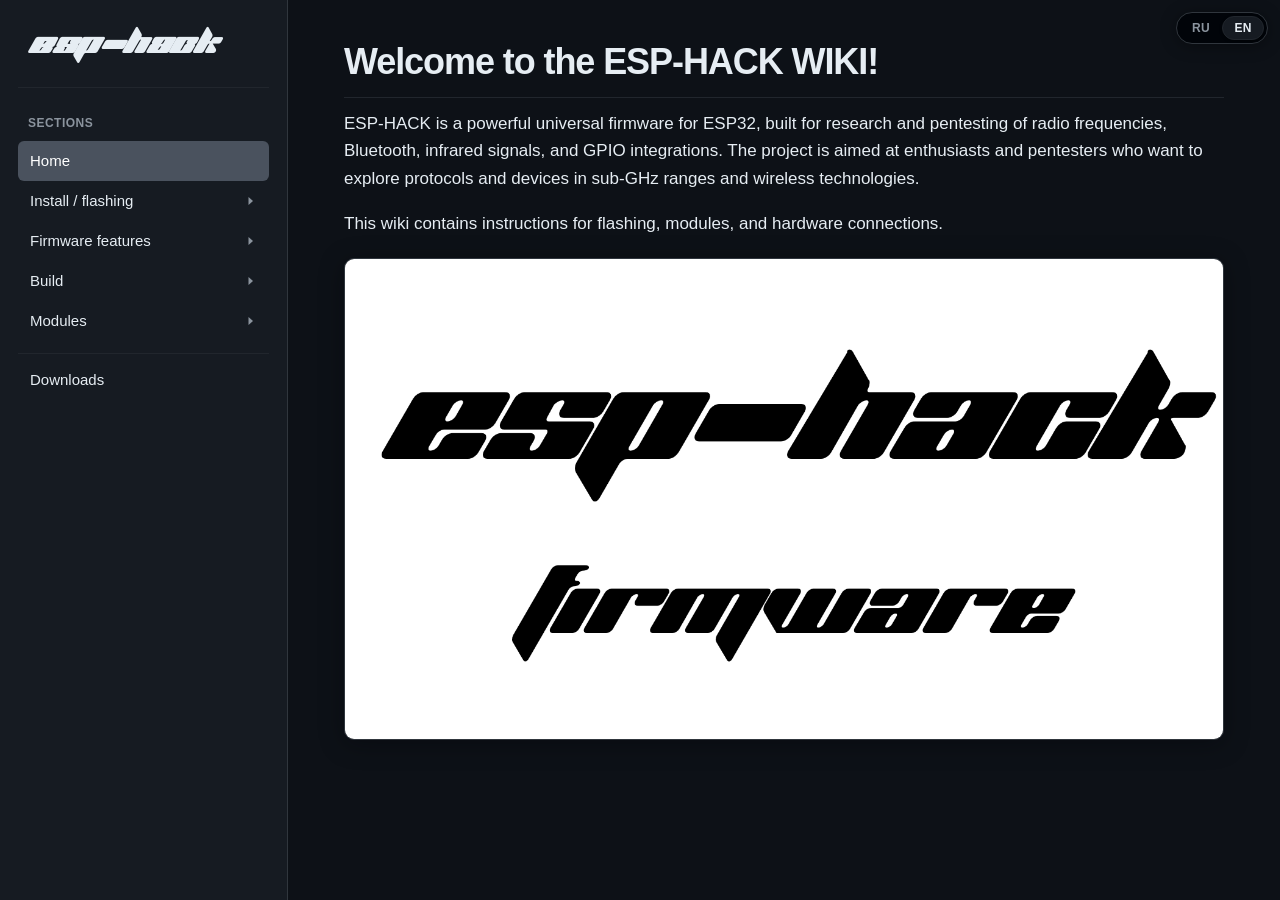
==== en/index.html @ 871b2e5b "WIKI" ====
<!DOCTYPE html>
<html lang="en">
  <head>
    <meta charset="utf-8" />
    <meta name="viewport" content="width=device-width, initial-scale=1" />
    <title>ESP-HACK - Wiki</title>
    <link rel="stylesheet" href="../css/style.css" />
    <script src="../js/site-nav.js" defer></script>
  </head>
  <body>
    <div class="lang-switch lang-switch--en" role="navigation" aria-label="Language">
      <div class="lang-switch__track">
        <span class="lang-switch__thumb" aria-hidden="true"></span>
        <a href="../index.html" class="lang-switch__opt">RU</a>
        <span class="lang-switch__opt lang-switch__opt--current" aria-current="page">EN</span>
      </div>
    </div>
    <div class="shell shell--nav-left">
      <aside class="sidebar" aria-label="Section navigation">
        <div class="sidebar__inner">
          <a class="sidebar__brand" href="https://github.com/Teapot174/ESP-HACK" aria-label="ESP-HACK GitHub">ESP-HACK</a>
          <nav aria-label="Wiki sections">
            <div id="site-nav-container"></div>
          </nav>
        </div>
      </aside>

      <main class="content">
        <div class="content__wrap">
          <h1>Welcome to the ESP-HACK WIKI!</h1>

          <p>
            ESP-HACK is a powerful universal firmware for ESP32, built for research and pentesting of radio frequencies, Bluetooth, infrared signals, and GPIO integrations. The project is aimed at enthusiasts and pentesters who want to explore protocols and devices in sub-GHz ranges and wireless technologies.
          </p>
          <p>This wiki contains instructions for flashing, modules, and hardware connections.</p>
          <figure class="flash-install-figure">
            <img src="../images/logo.png" alt="ESP-HACK" width="1024" height="768">
          </figure>
        </div>
      </main>
    </div>
  </body>
</html>
---- css/style.css ----
:root {
  --gh-canvas: #0d1117;
  --gh-canvas-subtle: #010409;
  --gh-surface: #161b22;
  --gh-surface-hover: #21262d;
  --gh-border: #30363d;
  --gh-border-muted: #21262d;
  --gh-fg: #e6edf3;
  --gh-fg-muted: #8b949e;
  --gh-accent: #58a6ff;
  --gh-accent-muted: #388bfd66;
  --sidebar-width: 288px;
  --content-max: 1100px;
  --text-base: 16px;
  --radius-sidebar: 12px;
  --radius-sm: 6px;
  --font-sans: -apple-system, BlinkMacSystemFont, "Segoe UI", "Noto Sans", Helvetica, Arial, sans-serif;
  --font-mono: ui-monospace, "SF Mono", "Cascadia Code", "Segoe UI Mono", monospace;
  --font-brand: "Planet Kosmos", var(--font-sans);
  --font-headings: ui-rounded, "SF Pro Rounded", "Segoe UI Variable Display", "Segoe UI", "Noto Sans", Helvetica, Arial, sans-serif;
  --ease-press: cubic-bezier(0.22, 1, 0.36, 1);
  --dur-press: 0.14s;
  --dur-hover: 0.18s;
}

@font-face {
  font-family: "Planet Kosmos";
  src: url("fonts/PlanetKosmos.ttf") format("truetype");
  font-weight: 400;
  font-style: normal;
  font-display: swap;
}

@media (min-width: 1440px) {
  :root {
    --content-max: 1180px;
  }
}

*,
*::before,
*::after {
  box-sizing: border-box;
}

html {
  color-scheme: dark;
}

body {
  margin: 0;
  min-height: 100vh;
  font-family: var(--font-sans);
  font-size: var(--text-base);
  line-height: 1.6;
  color: var(--gh-fg);
  background: var(--gh-canvas);
  -webkit-font-smoothing: antialiased;
}

.lang-switch {
  position: fixed;
  top: 12px;
  right: 12px;
  z-index: 200;
  font-size: 12px;
  line-height: 1;
  filter: drop-shadow(0 2px 8px rgba(0, 0, 0, 0.35));
}

.lang-switch__track {
  position: relative;
  display: flex;
  width: 92px;
  height: 32px;
  padding: 3px;
  box-sizing: border-box;
  align-items: stretch;
  background: var(--gh-canvas-subtle);
  border: 1px solid var(--gh-border);
  border-radius: 999px;
}

.lang-switch__thumb {
  position: absolute;
  top: 3px;
  left: 3px;
  width: calc((100% - 6px) / 2);
  height: calc(100% - 6px);
  border-radius: 999px;
  background: var(--gh-surface);
  border: 1px solid var(--gh-border-muted);
  box-shadow: 0 1px 3px rgba(0, 0, 0, 0.4);
  transition: transform 0.24s var(--ease-press);
  z-index: 0;
  pointer-events: none;
}

.lang-switch--en .lang-switch__thumb {
  transform: translateX(100%);
}

.lang-switch__opt {
  position: relative;
  z-index: 1;
  flex: 1 1 0;
  display: flex;
  align-items: center;
  justify-content: center;
  min-width: 0;
  font-weight: 600;
  letter-spacing: 0.02em;
  color: var(--gh-fg-muted);
  text-decoration: none;
  border-radius: 999px;
  transition: color var(--dur-hover) ease;
}

.lang-switch__opt:hover:not(.lang-switch__opt--current) {
  color: var(--gh-fg);
}

.lang-switch__opt--current {
  color: var(--gh-fg);
  cursor: default;
}

.lang-switch a.lang-switch__opt {
  color: var(--gh-fg-muted);
}

.lang-switch a.lang-switch__opt:hover {
  text-decoration: none;
}

a {
  color: var(--gh-accent);
  text-decoration: none;
}

a:hover {
  text-decoration: underline;
}

.shell {
  display: flex;
  min-height: 100vh;
  align-items: stretch;
}

.sidebar {
  flex: 0 0 var(--sidebar-width);
  width: var(--sidebar-width);
}

.shell--nav-left .sidebar {
  background: var(--gh-surface);
  border-right: 1px solid var(--gh-border);
}

.sidebar__inner {
  position: sticky;
  top: 0;
  max-height: 100vh;
  overflow: auto;
  padding: 22px 18px 28px;
}

.sidebar__brand {
  display: block;
  font-family: var(--font-brand);
  font-weight: 800;
  font-size: 28px;
  letter-spacing: 0.02em;
  color: var(--gh-fg);
  padding: 4px 10px 16px;
  border-bottom: 1px solid var(--gh-border-muted);
  margin-bottom: 16px;
  text-transform: lowercase;
  text-decoration: none;
}

a.sidebar__brand,
a.sidebar__brand:visited,
a.sidebar__brand:hover,
a.sidebar__brand:active {
  color: var(--gh-fg);
  text-decoration: none;
}

h1,
h2,
h3,
h4 {
  font-family: var(--font-headings);
}

.nav-group__title {
  font-size: 12px;
  font-weight: 600;
  text-transform: uppercase;
  letter-spacing: 0.04em;
  color: var(--gh-fg-muted);
  padding: 10px 10px 8px;
}

.nav-group ul {
  list-style: none;
  margin: 0;
  padding: 0;
}

.nav-group li {
  margin: 0;
}

/* Visual separator before the last item in the sidebar group (Downloads link). */
.nav-group > ul > li:last-child {
  margin-top: 12px;
  padding-top: 6px;
  border-top: 1px solid var(--gh-border-muted);
}

.nav-group a {
  display: block;
  padding: 8px 12px;
  border-radius: var(--radius-sm);
  color: var(--gh-fg);
  text-decoration: none;
  font-size: 15px;
  transform-origin: center;
  transition:
    background-color var(--dur-hover) ease,
    color var(--dur-hover) ease,
    transform var(--dur-press) var(--ease-press);
}

.nav-group a:hover {
  background: var(--gh-surface-hover);
  text-decoration: none;
}

.nav-group a:active {
  transform: scale(0.97);
}

.nav-group a[aria-current="page"] {
  background: #4a525e;
  color: #ffffff;
  font-weight: 500;
}

.nav-sub {
  list-style: none;
  margin: 0;
  padding: 0 0 0 10px;
  border-left: 1px solid transparent;
  overflow: hidden;
  max-height: 0;
  opacity: 0;
  transform: translateY(-4px);
  pointer-events: none;
  transition:
    max-height 220ms ease,
    opacity 160ms ease,
    transform 160ms ease;
}

.nav-sub--open {
  border-left-color: var(--gh-border-muted);
  max-height: 520px;
  opacity: 1;
  transform: translateY(0);
  pointer-events: auto;
  margin: 2px 0 6px;
}

/* Не выделяем "подраздел" как выбранный (в том числе при aria-current="page"). */
.nav-sub a[aria-current="page"] {
  background: transparent !important;
  color: var(--gh-fg-muted) !important;
  font-weight: 400 !important;
}

.nav-sub a {
  font-size: 14px;
  padding: 6px 10px;
  color: var(--gh-fg-muted);
  transform-origin: center;
  transition:
    background-color var(--dur-hover) ease,
    color var(--dur-hover) ease,
    transform var(--dur-press) var(--ease-press);
}

.nav-sub a:hover {
  color: var(--gh-fg);
}

.nav-sub a:active {
  transform: scale(0.97);
}

.nav-expandable {
  margin: 0;
}

.nav-expandable__row {
  display: flex;
  align-items: stretch;
  gap: 2px;
}

.nav-expandable__link {
  flex: 1;
  min-width: 0;
}

.nav-expandable__toggle {
  flex-shrink: 0;
  width: 36px;
  display: grid;
  place-items: center;
  padding: 0;
  border: none;
  border-radius: var(--radius-sm);
  background: transparent;
  color: var(--gh-fg-muted);
  cursor: pointer;
  transform-origin: center;
  transition:
    background-color var(--dur-hover) ease,
    color var(--dur-hover) ease,
    transform var(--dur-press) var(--ease-press);
}

.nav-expandable__toggle:hover {
  background: var(--gh-surface-hover);
  color: var(--gh-fg);
}

.nav-expandable__toggle:active {
  transform: scale(0.92);
}

.nav-expandable__toggle:focus-visible {
  outline: 2px solid var(--gh-accent);
  outline-offset: 2px;
}

.nav-expandable__chevron {
  display: block;
  transition: transform var(--dur-hover) ease;
}

.nav-expandable__toggle[aria-expanded="true"] .nav-expandable__chevron {
  transform: rotate(90deg);
}

.nav-expandable .nav-sub--open {
  margin-top: 4px;
}

.shell--nav-right {
  flex-direction: row-reverse;
}

.shell--nav-right .sidebar {
  border-left: 1px solid var(--gh-border);
  background: transparent;
  padding: 16px 16px 16px 0;
}

.shell--nav-right .sidebar__inner {
  background: var(--gh-surface);
  border: 1px solid var(--gh-border);
  border-radius: var(--radius-sidebar);
  box-shadow: 0 8px 24px rgba(1, 4, 9, 0.45);
}

.content {
  flex: 1;
  min-width: 0;
  padding: clamp(24px, 4vw, 40px) clamp(20px, 5vw, 56px) clamp(32px, 6vh, 48px);
  background: var(--gh-canvas);
}

.content__wrap {
  width: 100%;
  max-width: var(--content-max);
  margin: 0 auto;
}

.content h1 {
  margin: 0 0 12px;
  font-size: clamp(1.75rem, 4vw, 2.25rem);
  font-weight: 600;
  letter-spacing: -0.03em;
  line-height: 1.2;
  padding-bottom: 14px;
  border-bottom: 1px solid var(--gh-border-muted);
}

.content .meta {
  font-size: 12px;
  color: var(--gh-fg-muted);
  margin-bottom: 24px;
}

.content h2 {
  margin: 2rem 0 1rem;
  font-size: clamp(1.25rem, 2.5vw, 1.5rem);
  font-weight: 600;
  padding-bottom: 10px;
  border-bottom: 1px solid var(--gh-border-muted);
}

.content p {
  margin: 0 0 1.1em;
  color: var(--gh-fg);
  font-size: 1.0625rem;
}

.content a {
  transition: color var(--dur-hover) ease, opacity var(--dur-press) ease;
}

.content a:active {
  opacity: 0.78;
}

.content code {
  font-family: var(--font-mono);
  font-size: 0.92em;
  padding: 2px 6px;
  border-radius: 4px;
  background: var(--gh-surface);
  border: 1px solid var(--gh-border);
}

.changelog {
  margin-top: 2.25rem;
  padding-top: 0.5rem;
  border-top: 1px solid var(--gh-border-muted);
}

.changelog > h2 {
  margin-top: 0;
}

.changelog__meta {
  margin: -0.35rem 0 1rem;
  font-size: 13px;
  color: var(--gh-fg-muted);
}

.changelog__meta a {
  color: var(--gh-accent);
}

.changelog__body {
  font-size: 1.0625rem;
  line-height: 1.6;
  color: var(--gh-fg);
}

.changelog__loading,
.changelog__fallback {
  margin: 0;
  color: var(--gh-fg-muted);
  font-size: 1rem;
}

.changelog__body h3,
.changelog__body h4,
.changelog__body h5 {
  margin: 1.25rem 0 0.65rem;
  font-weight: 600;
  letter-spacing: -0.02em;
  line-height: 1.3;
  color: var(--gh-fg);
  border-bottom: none;
  padding-bottom: 0;
}

.changelog__body h3 {
  font-size: 1.125rem;
}

.changelog__body h4 {
  font-size: 1.05rem;
}

.changelog__body h5 {
  font-size: 1rem;
  color: var(--gh-fg-muted);
}

.changelog__body p {
  margin: 0 0 0.75em;
  font-size: 1rem;
}

.changelog__body p:last-child {
  margin-bottom: 0;
}

.changelog__list {
  margin: 0 0 1em;
  padding-left: 1.35rem;
  color: var(--gh-fg);
}

.changelog__list li {
  margin: 0.35em 0;
}

.changelog__list:last-child {
  margin-bottom: 0;
}

.changelog__body code {
  font-family: var(--font-mono);
  font-size: 0.9em;
  padding: 2px 6px;
  border-radius: 4px;
  background: var(--gh-surface);
  border: 1px solid var(--gh-border);
}

.changelog__body strong {
  font-weight: 600;
  color: var(--gh-fg);
}

.changelog__hr {
  margin: 1rem 0;
  border: none;
  border-top: 1px solid var(--gh-border-muted);
}

.content figure {
  margin: 20px 0;
}

.content figure img {
  margin: 0;
}

.content img {
  display: block;
  max-width: 100%;
  height: auto;
  border-radius: 8px;
  border: 1px solid var(--gh-border);
  background: var(--gh-surface);
}

.content figcaption {
  margin-top: 10px;
  font-size: 14px;
  color: var(--gh-fg-muted);
  line-height: 1.45;
}

.flash-install-figure,
.terminal-shot {
  margin: 1.25rem 0 1.75rem;
}

.flash-install-figure img,
.terminal-shot img {
  width: 100%;
  max-width: min(100%, 960px);
  margin-left: auto;
  margin-right: auto;
  border-radius: 10px;
  box-shadow: 0 4px 24px rgba(1, 4, 9, 0.35);
}

.table-wrap {
  margin: 16px 0 24px;
  overflow-x: auto;
  border: 1px solid #3b414a;
  border-radius: 8px;
  background: #242a33;
  box-shadow: 0 8px 22px rgba(0, 0, 0, 0.22);
}

.module-table {
  width: 100%;
  min-width: 640px;
  border-collapse: collapse;
  font-size: 14px;
}

.module-table th,
.module-table td {
  padding: 10px 12px;
  border: 1px solid #3b414a;
  vertical-align: middle;
}

.module-table thead th {
  text-align: center;
  font-weight: 600;
  color: #d8dee7;
  background: #2d333d;
}

.module-table tbody th {
  text-align: left;
  font-weight: 500;
  color: #d8dee7;
  background: #2a3039;
  white-space: nowrap;
}

.module-table tbody td {
  text-align: center;
  color: #cfd5dd;
  background: #303743;
  font-variant-numeric: tabular-nums;
}

.module-table tbody tr:nth-child(even) td {
  background: #2c333e;
}

.module-table a {
  color: #b7c0cb;
}

.module-table a:hover {
  color: #d9e0e9;
}

.module-table .cell-empty {
  color: var(--gh-fg-muted);
}

.module-name {
  display: inline-flex;
  align-items: center;
  gap: 8px;
}

.module-name__icon {
  flex-shrink: 0;
  width: 18px;
  height: 18px;
  color: var(--gh-fg-muted);
}

.module-name__icon svg {
  display: block;
  width: 100%;
  height: 100%;
}

.nrf-pin-table-wrap.nrf-card {
  margin: 20px 0 28px;
  max-width: 520px;
  border: 1px solid var(--gh-border);
  border-radius: 10px;
  background: var(--gh-surface);
  overflow: hidden;
  box-shadow: 0 4px 16px rgba(1, 4, 9, 0.35);
}

.nrf-card__head {
  display: flex;
  align-items: center;
  justify-content: space-between;
  gap: 12px;
  padding: 12px 14px;
  background: linear-gradient(180deg, var(--gh-surface-hover) 0%, var(--gh-canvas-subtle) 100%);
  border-bottom: 1px solid var(--gh-border);
}

.nrf-card__titles {
  display: flex;
  flex-direction: column;
  gap: 2px;
  min-width: 0;
}

.nrf-card__title {
  font-size: 14px;
  font-weight: 600;
  letter-spacing: -0.02em;
  color: var(--gh-fg);
}

.nrf-card__subtitle {
  font-size: 12px;
  line-height: 1.35;
  color: var(--gh-fg-muted);
}

.nrf-card__copy {
  flex-shrink: 0;
  padding: 7px 14px;
  font-size: 12px;
  font-weight: 500;
  font-family: var(--font-sans);
  color: var(--gh-fg);
  background: var(--gh-surface);
  border: 1px solid var(--gh-border);
  border-radius: 6px;
  cursor: pointer;
  transform-origin: center;
  transition:
    transform var(--dur-press) var(--ease-press),
    background-color var(--dur-hover) ease,
    border-color var(--dur-hover) ease,
    box-shadow var(--dur-hover) ease;
}

.nrf-card__copy:hover {
  background: var(--gh-surface-hover);
  border-color: var(--gh-fg-muted);
  box-shadow: 0 2px 6px rgba(1, 4, 9, 0.35);
}

.nrf-card__copy:active {
  transform: scale(0.96);
}

.nrf-card__copy:focus-visible {
  outline: 2px solid var(--gh-accent);
  outline-offset: 2px;
}

.nrf-card__body {
  padding: 0;
}

.nrf-table {
  width: 100%;
  border-collapse: collapse;
  font-size: 13px;
  line-height: 1.45;
}

.nrf-table th,
.nrf-table td {
  padding: 9px 14px;
  text-align: left;
  vertical-align: middle;
  border-bottom: 1px solid var(--gh-border-muted);
}

.nrf-table thead th {
  font-family: var(--font-sans);
  font-size: 11px;
  font-weight: 600;
  text-transform: uppercase;
  letter-spacing: 0.07em;
  color: var(--gh-fg-muted);
  background: var(--gh-canvas-subtle);
  border-bottom: 1px solid var(--gh-border);
}

.nrf-table tbody th[scope="row"] {
  width: 46%;
  font-family: var(--font-mono);
  font-weight: 500;
  color: var(--gh-fg);
  background: var(--gh-surface);
  border-right: 1px solid var(--gh-border-muted);
}

.nrf-table tbody td {
  font-family: var(--font-mono);
  font-weight: 500;
  color: var(--gh-accent);
  background: var(--gh-surface);
}

.nrf-table tbody tr:nth-child(even) th[scope="row"],
.nrf-table tbody tr:nth-child(even) td {
  background: rgba(88, 166, 255, 0.04);
}

.nrf-table tbody tr:last-child th,
.nrf-table tbody tr:last-child td {
  border-bottom: none;
}

@media (max-width: 400px) {
  .nrf-card__head {
    flex-direction: column;
    align-items: stretch;
  }

  .nrf-card__copy {
    width: 100%;
  }
}

.code-block {
  position: relative;
  margin: 16px 0 24px;
  border: 1px solid var(--gh-border);
  border-radius: 8px;
  background: var(--gh-surface);
  overflow: hidden;
}

.code-block__copy {
  position: absolute;
  top: 8px;
  right: 8px;
  z-index: 1;
  padding: 8px 12px;
  font-size: 13px;
  font-family: var(--font-sans);
  color: var(--gh-fg-muted);
  background: var(--gh-canvas-subtle);
  border: 1px solid var(--gh-border);
  border-radius: 6px;
  cursor: pointer;
  transform-origin: center;
  transition:
    transform var(--dur-press) var(--ease-press),
    background-color var(--dur-hover) ease,
    color var(--dur-hover) ease,
    border-color var(--dur-hover) ease,
    box-shadow var(--dur-hover) ease;
}

.code-block__copy:hover {
  color: var(--gh-fg);
  background: var(--gh-surface-hover);
  box-shadow: 0 2px 8px rgba(1, 4, 9, 0.35);
}

.code-block__copy:active {
  transform: scale(0.94);
  box-shadow: 0 1px 2px rgba(1, 4, 9, 0.45);
}

.code-block__copy:focus-visible {
  outline: 2px solid var(--gh-accent);
  outline-offset: 2px;
}

.code-block pre {
  margin: 0;
  padding: 44px 18px 18px;
  overflow-x: auto;
  font-family: var(--font-mono);
  font-size: 13px;
  line-height: 1.55;
  color: var(--gh-fg);
  tab-size: 2;
}

.code-block code {
  display: block;
  padding: 0;
  border: none;
  background: transparent;
  font-size: inherit;
  white-space: pre;
}

.release-assets {
  margin: 16px 0 24px;
  border: 1px solid var(--gh-border);
  border-radius: 10px;
  background: var(--gh-surface);
  overflow: hidden;
}

.release-assets__title {
  padding: 12px 16px;
  font-size: 15px;
  font-weight: 600;
  border-bottom: 1px solid var(--gh-border-muted);
  color: var(--gh-fg);
}

.release-assets__subtitle {
  padding: 8px 16px 10px;
  font-size: 13px;
  color: var(--gh-fg-muted);
  border-bottom: 1px solid var(--gh-border-muted);
  line-height: 1.4;
}

.downloads-loading {
  display: flex;
  gap: 10px;
  align-items: center;
  padding: 16px 0;
  color: var(--gh-fg-muted);
  font-size: 14px;
}

@keyframes loadingSpin {
  to {
    transform: rotate(360deg);
  }
}

.loading-spinner {
  width: 18px;
  height: 18px;
  border-radius: 50%;
  border: 2px solid var(--gh-border-muted);
  border-top-color: var(--gh-accent);
  animation: loadingSpin 0.8s linear infinite;
  flex-shrink: 0;
}

.downloads-error {
  margin: 0;
  font-size: 1.0625rem;
  color: var(--gh-fg-muted);
}

.release-assets__list {
  list-style: none;
  margin: 0;
  padding: 0;
}

.release-assets__row {
  display: grid;
  grid-template-columns: 1fr auto;
  gap: 8px 16px;
  padding: 12px 16px;
  border-bottom: 1px solid var(--gh-border-muted);
  font-size: 15px;
  align-items: baseline;
}

.release-assets__row:last-child {
  border-bottom: none;
}

.release-assets__row a {
  font-weight: 500;
  word-break: break-all;
}

.release-assets__meta {
  grid-column: 1 / -1;
  display: flex;
  flex-wrap: wrap;
  gap: 8px 14px;
  font-size: 13px;
  color: var(--gh-fg-muted);
}

.release-assets__hash {
  font-family: var(--font-mono);
  font-size: 12px;
}

.downloads-stack .release-assets {
  margin-bottom: 20px;
}

.downloads-stack .release-assets:last-child {
  margin-bottom: 0;
}

/* Downloads-page (отдельная страница "Скачать") */
.downloads-page .changelog {
  margin-top: 0;
  padding-top: 0;
  border-top: none;
}

.downloads-page__assets {
  margin-top: 34px;
  padding-top: 0;
  border-top: none;
}

.downloads-page__assets h2 {
  margin: 0;
  padding-bottom: 0;
  border-bottom: none;
  display: none; /* убираем подзаголовок "Файлы" */
}

/* убираем подзаголовок "Ченджлог" */
.downloads-page #changelog-heading {
  display: none;
}

.content__wrap #qesphack {
  display: none; /* убираем "Работа qESPHACK" */
}

.flash-web-tools {
  margin: 20px 0 28px;
  padding: 18px 20px;
  border: 1px solid var(--gh-border);
  border-radius: var(--radius-sm);
  background: var(--gh-surface);
}

.flash-web-tools h2 {
  margin: 0 0 10px;
  font-size: 1.125rem;
}

.flash-web-tools > p {
  margin: 0 0 12px;
  font-size: 14px;
  color: var(--gh-fg-muted);
}

.flash-web-tools__row {
  display: flex;
  flex-wrap: wrap;
  gap: 12px 16px;
  align-items: center;
  margin-bottom: 12px;
}

.flash-web-tools esp-web-install-button {
  --esp-tools-button-color: var(--gh-accent);
  --esp-tools-button-text-color: #0d1117;
  --esp-tools-button-border-radius: var(--radius-sm);
}

.flash-web-tools .flash-web-btn {
  margin: 0;
  font-family: var(--font-sans);
  font-size: 14px;
  font-weight: 600;
  padding: 10px 20px;
  color: #0d1117;
  background: var(--gh-accent);
  border: none;
  border-radius: var(--radius-sm);
  cursor: pointer;
}

.flash-web-tools .flash-web-btn:hover {
  filter: brightness(1.08);
}

@media (max-width: 640px) {
  .content {
    padding-top: clamp(48px, 12vw, 64px);
  }
}

@media (max-width: 880px) {
  .shell--nav-left,
  .shell--nav-right {
    flex-direction: column;
  }

  .sidebar {
    flex: none;
    width: 100%;
  }

  .shell--nav-left .sidebar {
    border-right: none;
    border-bottom: 1px solid var(--gh-border);
  }

  .shell--nav-right .sidebar {
    border-left: none;
    padding: 0;
    border-bottom: 1px solid var(--gh-border);
  }

  .shell--nav-right .sidebar__inner {
    border-radius: 0;
    box-shadow: none;
    border-left: none;
    border-right: none;
  }

  .content {
    padding: 24px 18px 48px;
  }
}

@media (prefers-reduced-motion: reduce) {
  .lang-switch__thumb {
    transition: none;
  }

  .nrf-card__copy {
    transition: none;
  }

  .nrf-card__copy:active {
    transform: none;
  }

  .nav-group a,
  .nav-sub a,
  .code-block__copy,
  .content a {
    transition: none;
  }

  .nav-group a:active,
  .nav-sub a:active,
  .code-block__copy:active {
    transform: none;
  }

  .content a:active {
    opacity: 1;
  }

  .code-block__copy:hover {
    box-shadow: none;
  }

  .nav-expandable__toggle:active {
    transform: none;
  }

  .nav-expandable__chevron {
    transition: none;
  }
}
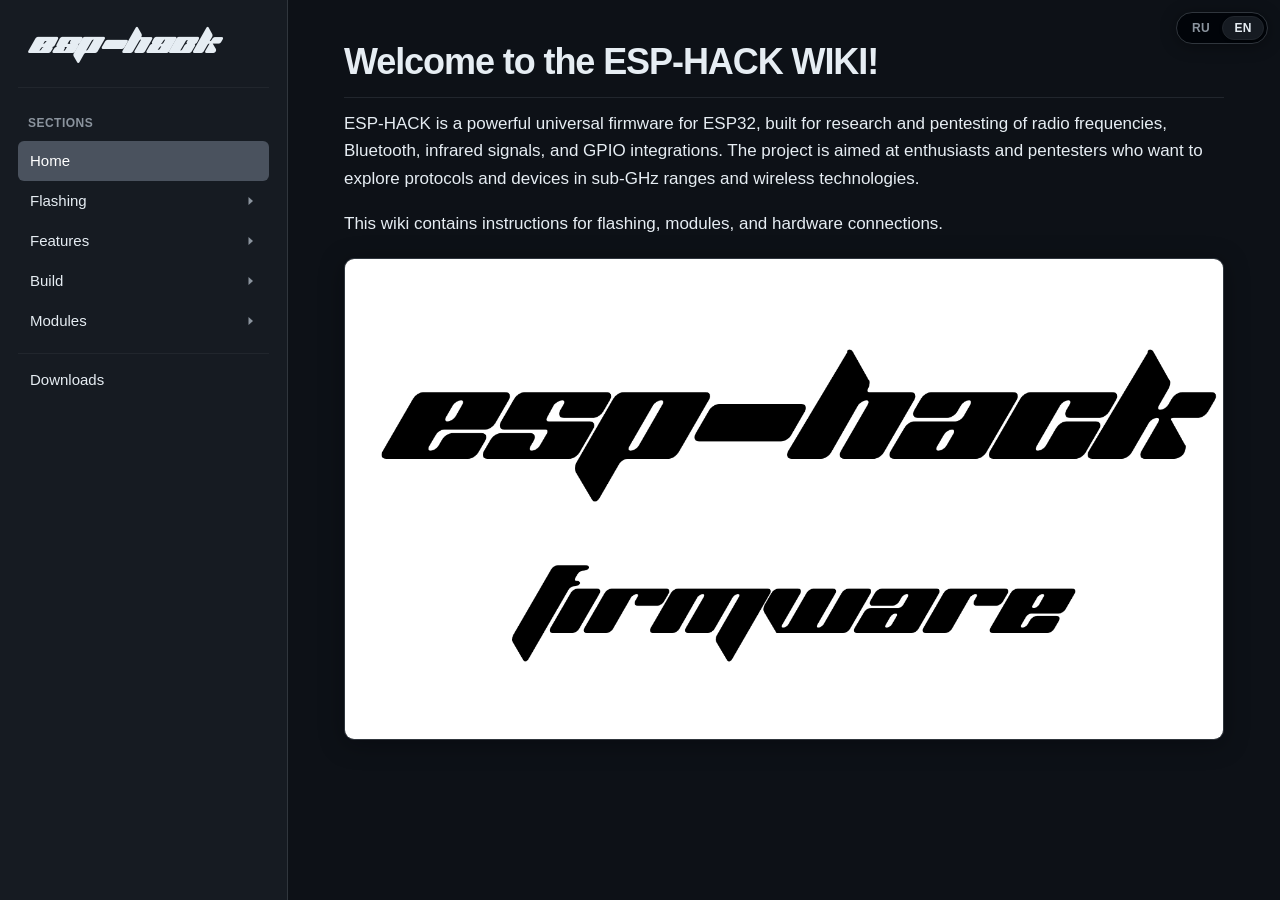
==== commit 5245c0ea: "WIKI" ====
--- a/en/index.html
+++ b/en/index.html
@@ -5,7 +5,7 @@
     <meta name="viewport" content="width=device-width, initial-scale=1" />
     <title>ESP-HACK - Wiki</title>
     <link rel="stylesheet" href="../css/style.css" />
-    <script src="../js/site-nav.js" defer></script>
+    <script src="../js/site-nav.js?v=4" defer></script>
   </head>
   <body>
     <div class="lang-switch lang-switch--en" role="navigation" aria-label="Language">
--- a/css/style.css
+++ b/css/style.css
@@ -275,13 +275,6 @@
   margin: 2px 0 6px;
 }
 
-/* Не выделяем "подраздел" как выбранный (в том числе при aria-current="page"). */
-.nav-sub a[aria-current="page"] {
-  background: transparent !important;
-  color: var(--gh-fg-muted) !important;
-  font-weight: 400 !important;
-}
-
 .nav-sub a {
   font-size: 14px;
   padding: 6px 10px;
@@ -294,6 +287,18 @@
 }
 
 .nav-sub a:hover {
+  background: var(--gh-surface-hover);
+  color: var(--gh-fg);
+}
+
+.nav-sub a[aria-current="page"] {
+  background: transparent;
+  color: var(--gh-fg-muted);
+  font-weight: 400;
+}
+
+.nav-sub a[aria-current="page"]:hover {
+  background: var(--gh-surface-hover);
   color: var(--gh-fg);
 }
 
@@ -993,10 +998,6 @@
   display: none;
 }
 
-.content__wrap #qesphack {
-  display: none; /* убираем "Работа qESPHACK" */
-}
-
 .flash-web-tools {
   margin: 20px 0 28px;
   padding: 18px 20px;
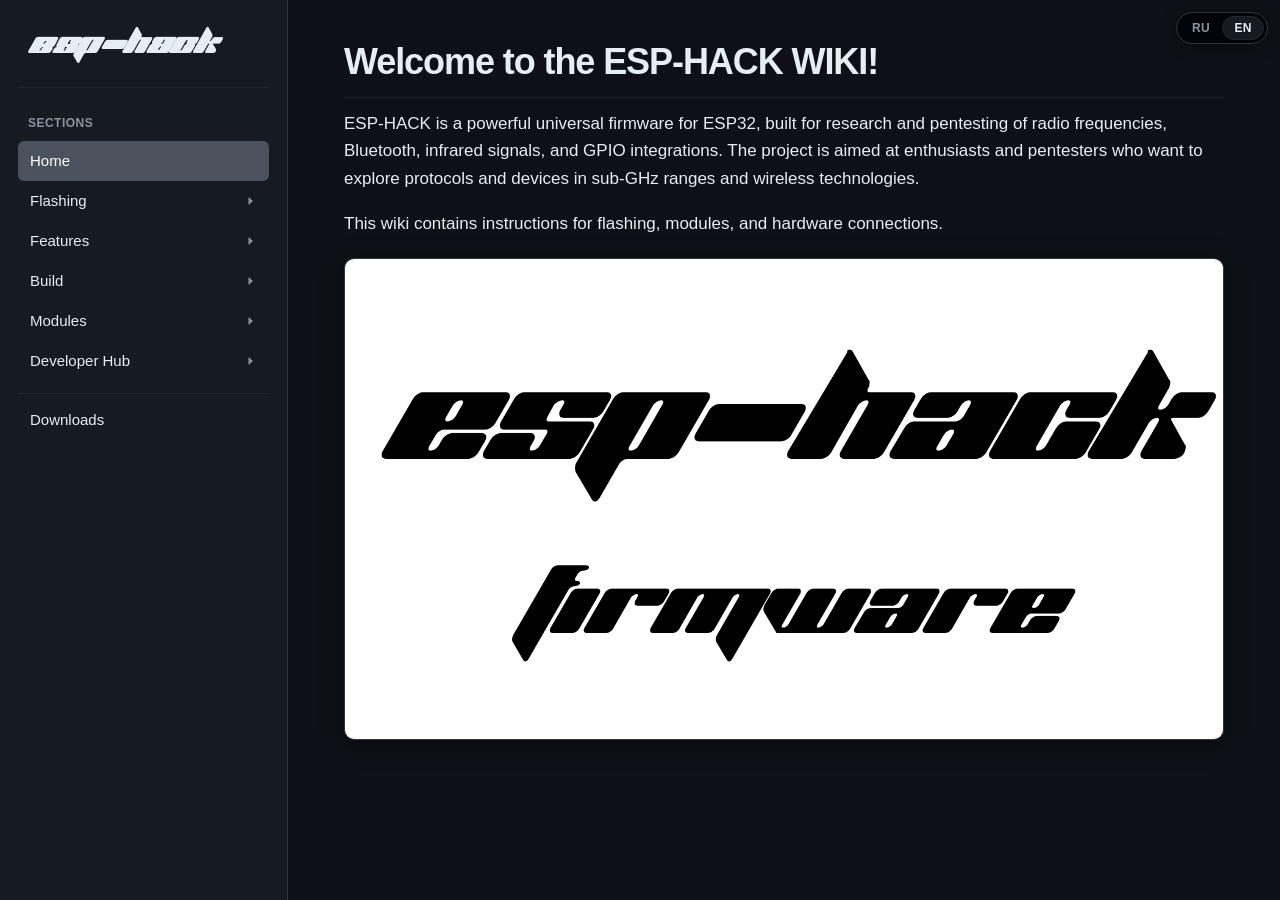
==== commit 17987b5a: "WIKI" ====
--- a/en/index.html
+++ b/en/index.html
@@ -3,9 +3,9 @@
   <head>
     <meta charset="utf-8" />
     <meta name="viewport" content="width=device-width, initial-scale=1" />
-    <title>ESP-HACK - Wiki</title>
+    <title>WIKI • ESPHACK</title>
     <link rel="stylesheet" href="../css/style.css" />
-    <script src="../js/site-nav.js?v=4" defer></script>
+    <script src="../js/site-nav.js?v=5" defer></script>
   </head>
   <body>
     <div class="lang-switch lang-switch--en" role="navigation" aria-label="Language">
--- a/css/style.css
+++ b/css/style.css
@@ -793,6 +793,42 @@
   border-bottom: none;
 }
 
+.errors-table {
+  table-layout: fixed;
+}
+
+.errors-table col.errors-table__code {
+  width: 96px;
+}
+
+.errors-table col.errors-table__desc {
+  width: 42%;
+}
+
+.errors-table thead th:first-child,
+.errors-table tbody th[scope="row"] {
+  width: 96px;
+  white-space: nowrap;
+}
+
+.errors-table thead th:first-child {
+  border-right: 1px solid var(--gh-border);
+}
+
+.errors-table thead th:nth-child(2),
+.errors-table tbody td:nth-child(2) {
+  border-right: 1px solid var(--gh-border);
+}
+
+.errors-table tbody th[scope="row"],
+.errors-table tbody td {
+  font-family: var(--font-sans);
+}
+
+.errors-table tbody td {
+  color: var(--gh-fg);
+}
+
 @media (max-width: 400px) {
   .nrf-card__head {
     flex-direction: column;
